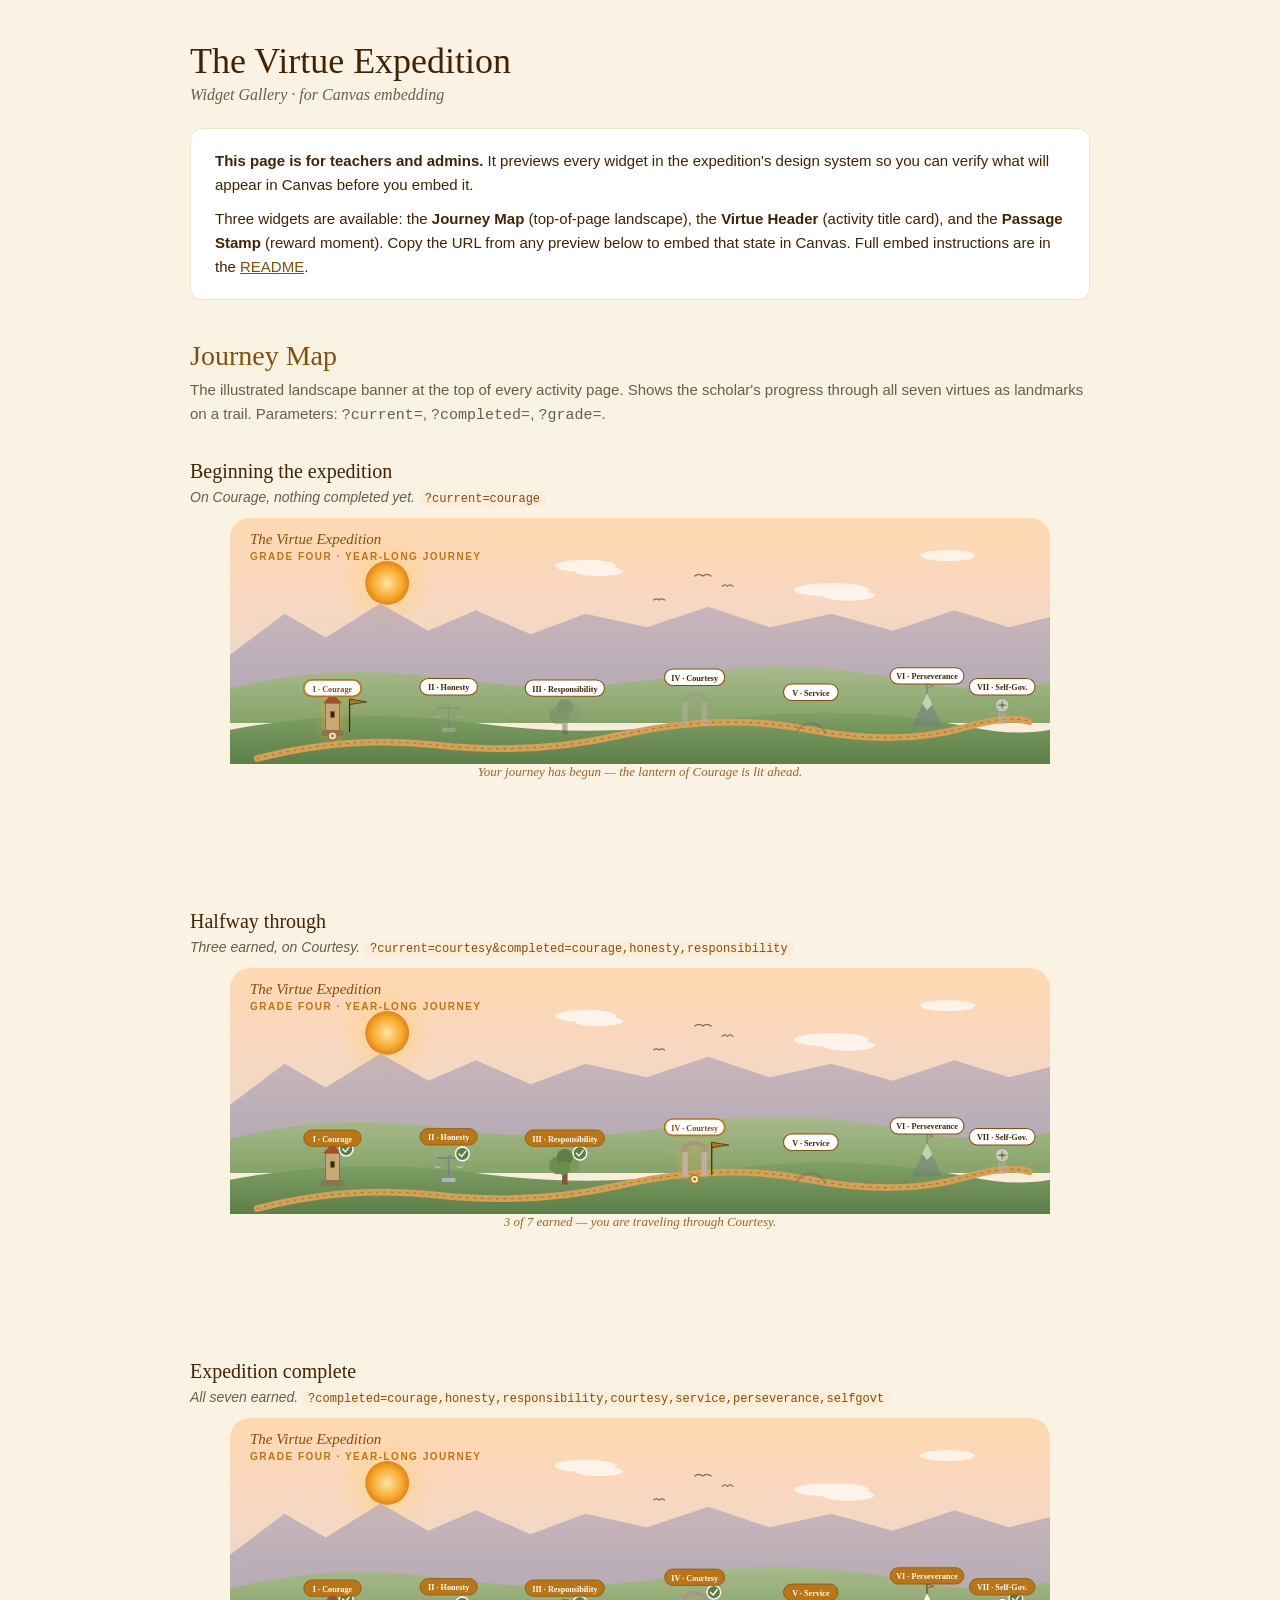
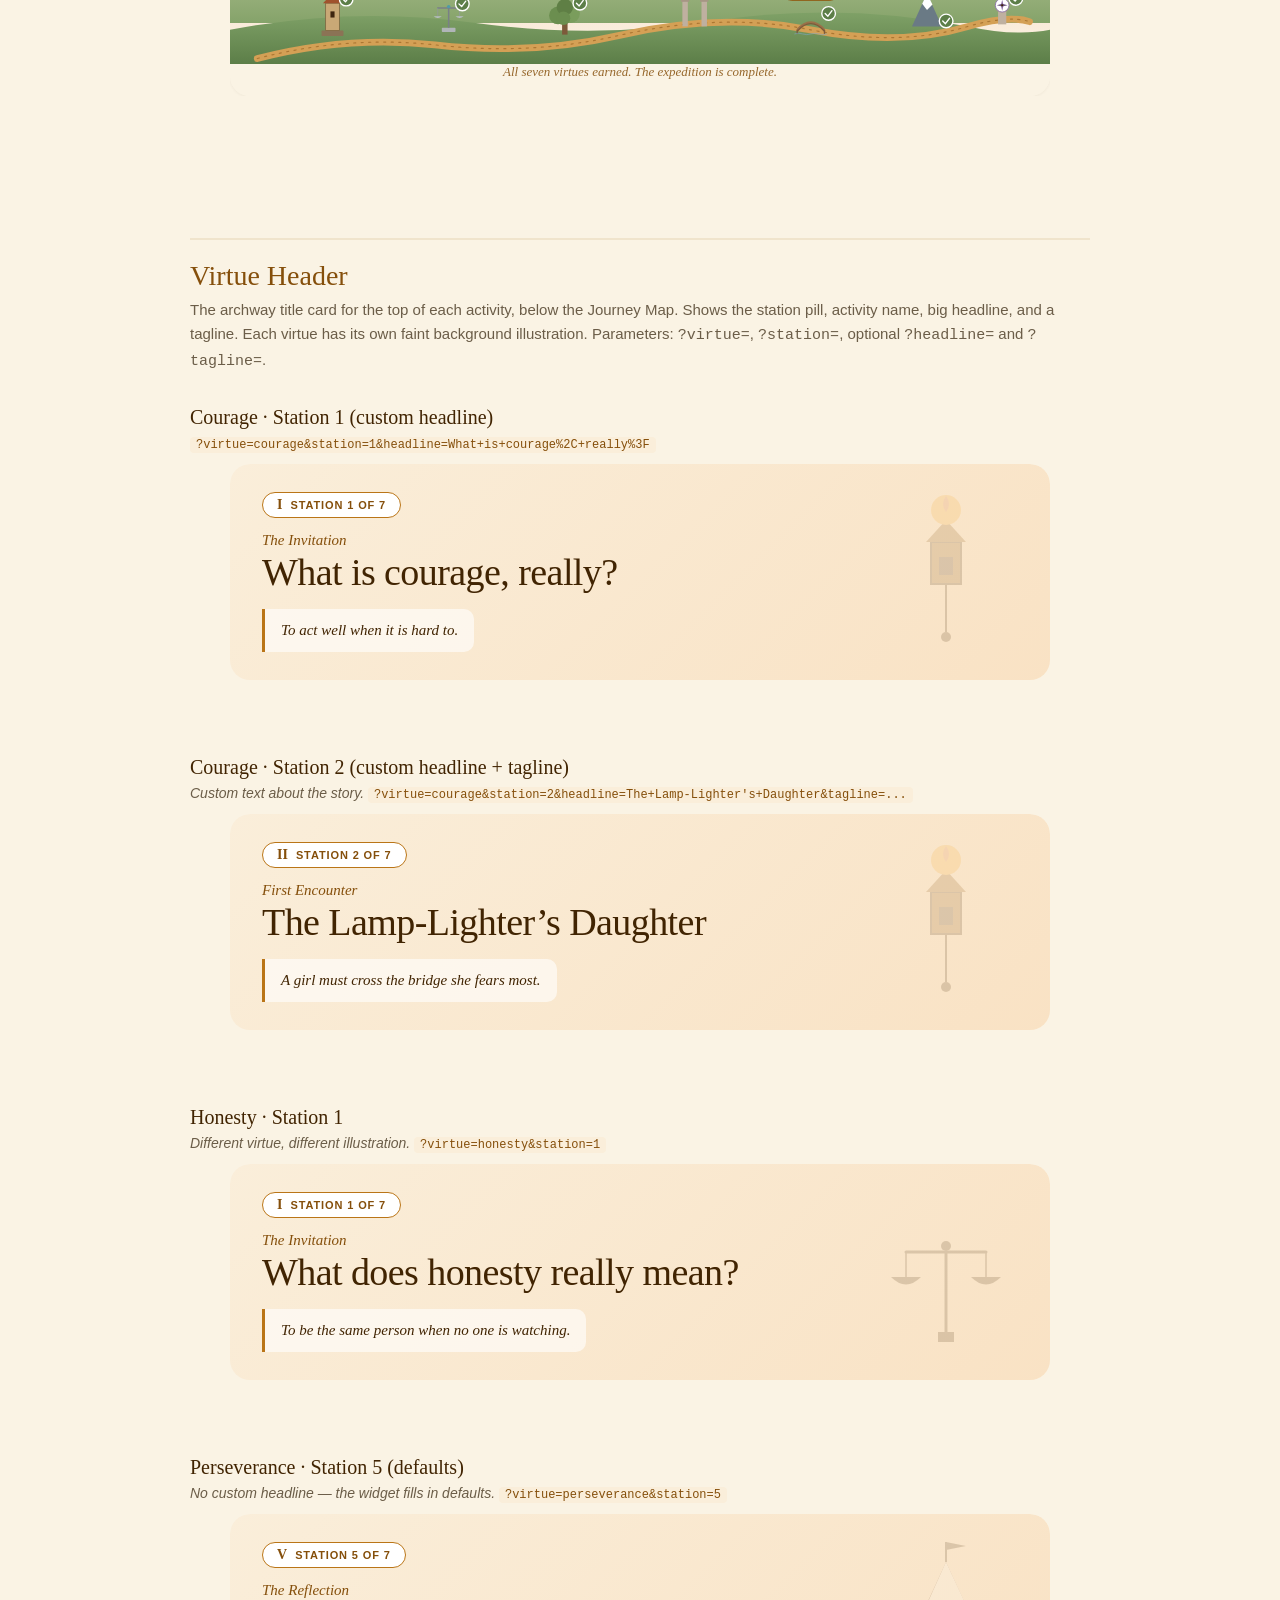
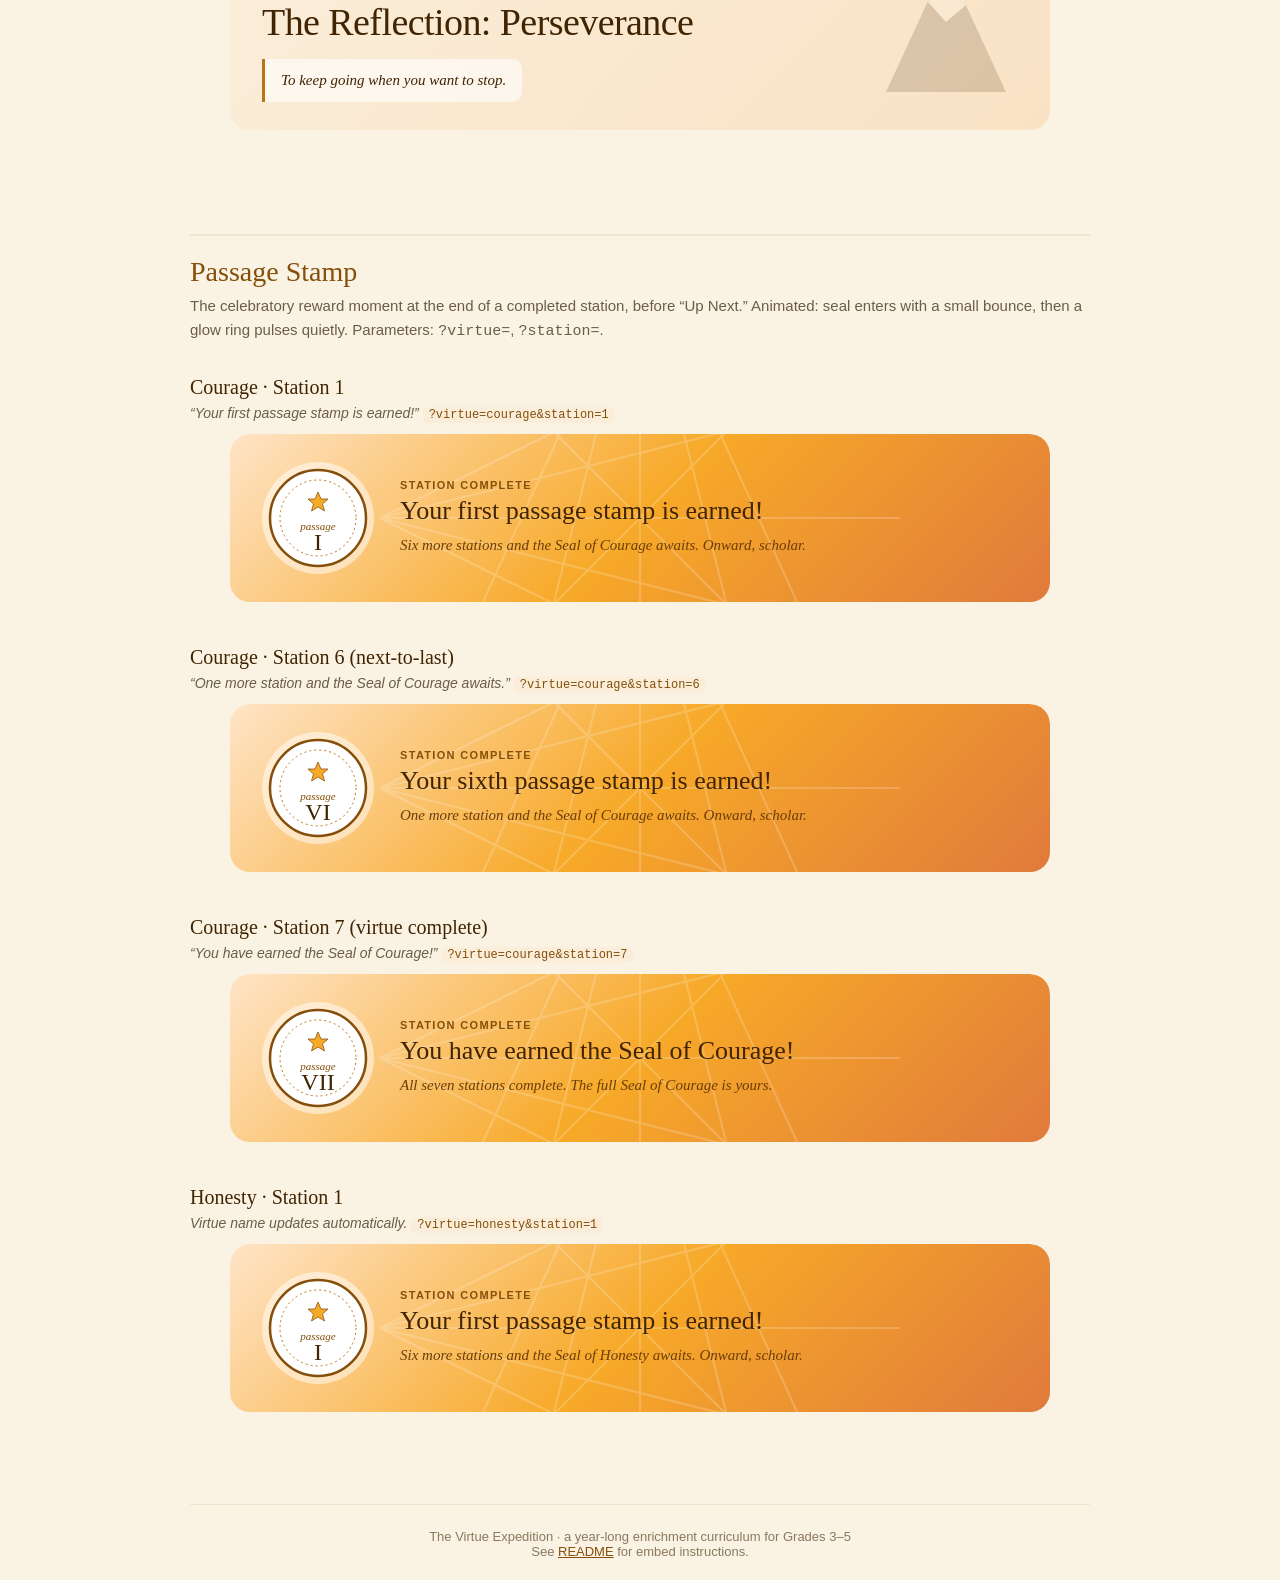
==== index.html @ a6ecda1d "Add files via upload" ====
<!DOCTYPE html>
<html lang="en">
<head>
  <meta charset="UTF-8">
  <meta name="viewport" content="width=device-width, initial-scale=1.0">
  <title>The Virtue Expedition — Widget Gallery</title>
  <link rel="stylesheet" href="shared/tokens.css">
  <style>
    body {
      margin: 0;
      padding: 40px 20px;
      background: var(--cream-light);
      font-family: var(--font-sans);
      color: var(--text-dark);
    }
    .container { max-width: 900px; margin: 0 auto; }
    h1 {
      font-family: var(--font-serif);
      font-size: 36px;
      font-weight: 500;
      margin: 0 0 4px;
    }
    .subtitle {
      font-family: var(--font-serif);
      font-style: italic;
      color: var(--text-mid);
      margin: 0 0 8px;
    }
    .intro {
      background: #FFFFFF;
      border: 1px solid var(--cream-line);
      border-radius: 12px;
      padding: 20px 24px;
      margin: 24px 0 32px;
      font-size: 15px;
      line-height: 1.6;
    }
    .intro code, .state-desc code {
      background: var(--cream-mid);
      padding: 1px 6px;
      border-radius: 4px;
      font-family: Menlo, Consolas, monospace;
      font-size: 13px;
      color: var(--amber-dark);
    }
    h2 {
      font-family: var(--font-serif);
      font-size: 28px;
      font-weight: 500;
      margin: 60px 0 6px;
      color: var(--amber-dark);
      padding-top: 20px;
      border-top: 2px solid var(--cream-line);
    }
    h2:first-of-type { border-top: 0; padding-top: 0; margin-top: 40px; }
    .widget-intro {
      font-size: 15px;
      color: var(--text-mid);
      margin: 0 0 24px;
      line-height: 1.6;
    }
    h3 {
      font-family: var(--font-serif);
      font-size: 20px;
      font-weight: 500;
      margin: 32px 0 6px;
      color: var(--text-dark);
    }
    .state-desc {
      font-size: 14px;
      color: var(--text-mid);
      margin: 0 0 12px;
      font-style: italic;
    }
    .state-desc code {
      font-style: normal;
      font-size: 12px;
    }
    iframe {
      display: block;
      width: 100%;
      max-width: 820px;
      border: 0;
      margin: 0 auto;
      border-radius: 20px;
    }
    iframe.map { height: 360px; }
    iframe.stamp { height: 180px; }
    iframe.header { height: 260px; }

    footer {
      margin-top: 80px;
      padding-top: 24px;
      border-top: 1px solid var(--cream-line);
      text-align: center;
      font-size: 13px;
      color: var(--text-faint);
    }
  </style>
</head>
<body>
  <div class="container">

    <h1>The Virtue Expedition</h1>
    <p class="subtitle">Widget Gallery &middot; for Canvas embedding</p>

    <div class="intro">
      <p style="margin: 0 0 10px;"><strong>This page is for teachers and admins.</strong> It previews every widget in the expedition's design system so you can verify what will appear in Canvas before you embed it.</p>
      <p style="margin: 0;">Three widgets are available: the <strong>Journey Map</strong> (top-of-page landscape), the <strong>Virtue Header</strong> (activity title card), and the <strong>Passage Stamp</strong> (reward moment). Copy the URL from any preview below to embed that state in Canvas. Full embed instructions are in the <a href="README.md" style="color: var(--amber-dark);">README</a>.</p>
    </div>

    <!-- ==================== JOURNEY MAP ==================== -->
    <h2>Journey Map</h2>
    <p class="widget-intro">
      The illustrated landscape banner at the top of every activity page. Shows the scholar's progress through all seven virtues as landmarks on a trail. Parameters: <code>?current=</code>, <code>?completed=</code>, <code>?grade=</code>.
    </p>

    <h3>Beginning the expedition</h3>
    <p class="state-desc">On Courage, nothing completed yet. <code>?current=courage</code></p>
    <iframe class="map" src="journey-map/?current=courage" title="Journey Map - Start"></iframe>

    <h3>Halfway through</h3>
    <p class="state-desc">Three earned, on Courtesy. <code>?current=courtesy&amp;completed=courage,honesty,responsibility</code></p>
    <iframe class="map" src="journey-map/?current=courtesy&completed=courage,honesty,responsibility" title="Journey Map - Halfway"></iframe>

    <h3>Expedition complete</h3>
    <p class="state-desc">All seven earned. <code>?completed=courage,honesty,responsibility,courtesy,service,perseverance,selfgovt</code></p>
    <iframe class="map" src="journey-map/?current=selfgovt&completed=courage,honesty,responsibility,courtesy,service,perseverance,selfgovt" title="Journey Map - Complete"></iframe>

    <!-- ==================== VIRTUE HEADER ==================== -->
    <h2>Virtue Header</h2>
    <p class="widget-intro">
      The archway title card for the top of each activity, below the Journey Map. Shows the station pill, activity name, big headline, and a tagline. Each virtue has its own faint background illustration. Parameters: <code>?virtue=</code>, <code>?station=</code>, optional <code>?headline=</code> and <code>?tagline=</code>.
    </p>

    <h3>Courage &middot; Station 1 (custom headline)</h3>
    <p class="state-desc"><code>?virtue=courage&amp;station=1&amp;headline=What+is+courage%2C+really%3F</code></p>
    <iframe class="header" src="virtue-header/?virtue=courage&station=1&headline=What%20is%20courage%2C%20really%3F" title="Virtue Header - Courage Invitation"></iframe>

    <h3>Courage &middot; Station 2 (custom headline + tagline)</h3>
    <p class="state-desc">Custom text about the story. <code>?virtue=courage&amp;station=2&amp;headline=The+Lamp-Lighter's+Daughter&amp;tagline=...</code></p>
    <iframe class="header" src="virtue-header/?virtue=courage&station=2&headline=The%20Lamp-Lighter%E2%80%99s%20Daughter&tagline=A%20girl%20must%20cross%20the%20bridge%20she%20fears%20most." title="Virtue Header - Courage First Encounter"></iframe>

    <h3>Honesty &middot; Station 1</h3>
    <p class="state-desc">Different virtue, different illustration. <code>?virtue=honesty&amp;station=1</code></p>
    <iframe class="header" src="virtue-header/?virtue=honesty&station=1&headline=What%20does%20honesty%20really%20mean%3F" title="Virtue Header - Honesty"></iframe>

    <h3>Perseverance &middot; Station 5 (defaults)</h3>
    <p class="state-desc">No custom headline — the widget fills in defaults. <code>?virtue=perseverance&amp;station=5</code></p>
    <iframe class="header" src="virtue-header/?virtue=perseverance&station=5" title="Virtue Header - Perseverance default"></iframe>

    <!-- ==================== PASSAGE STAMP ==================== -->
    <h2>Passage Stamp</h2>
    <p class="widget-intro">
      The celebratory reward moment at the end of a completed station, before &ldquo;Up Next.&rdquo; Animated: seal enters with a small bounce, then a glow ring pulses quietly. Parameters: <code>?virtue=</code>, <code>?station=</code>.
    </p>

    <h3>Courage &middot; Station 1</h3>
    <p class="state-desc">&ldquo;Your first passage stamp is earned!&rdquo; <code>?virtue=courage&amp;station=1</code></p>
    <iframe class="stamp" src="passage-stamp/?virtue=courage&station=1" title="Passage Stamp - Courage 1"></iframe>

    <h3>Courage &middot; Station 6 (next-to-last)</h3>
    <p class="state-desc">&ldquo;One more station and the Seal of Courage awaits.&rdquo; <code>?virtue=courage&amp;station=6</code></p>
    <iframe class="stamp" src="passage-stamp/?virtue=courage&station=6" title="Passage Stamp - Courage 6"></iframe>

    <h3>Courage &middot; Station 7 (virtue complete)</h3>
    <p class="state-desc">&ldquo;You have earned the Seal of Courage!&rdquo; <code>?virtue=courage&amp;station=7</code></p>
    <iframe class="stamp" src="passage-stamp/?virtue=courage&station=7" title="Passage Stamp - Courage 7"></iframe>

    <h3>Honesty &middot; Station 1</h3>
    <p class="state-desc">Virtue name updates automatically. <code>?virtue=honesty&amp;station=1</code></p>
    <iframe class="stamp" src="passage-stamp/?virtue=honesty&station=1" title="Passage Stamp - Honesty 1"></iframe>

    <footer>
      The Virtue Expedition &middot; a year-long enrichment curriculum for Grades 3&ndash;5<br/>
      See <a href="README.md" style="color: var(--amber-dark);">README</a> for embed instructions.
    </footer>

  </div>
</body>
</html>
---- shared/tokens.css ----
/* =======================================================
   The Virtue Expedition — Shared Design System
   Used by all widgets in the expedition.
   ======================================================= */

:root {
  /* Amber core palette (Grade 4) */
  --amber-primary: #BA7517;
  --amber-dark: #854F0B;
  --amber-deep: #6B3D08;
  --text-dark: #412402;
  --text-mid: #6B5D48;
  --text-faint: #8A7860;
  --cream-light: #FAF3E4;
  --cream-mid: #FAEEDA;
  --cream-deep: #F9E2C4;
  --cream-line: #F0E4CC;
  --cream-bg: #FFF7E4;

  /* Landscape colors */
  --sky-top: #FFD9B0;
  --sky-mid: #F9D7C0;
  --sky-base: #E6D8CB;
  --sun-core: #F7A928;
  --sun-glow: #FCD38A;
  --mountain-far: #A29AB8;
  --mountain-near: #8C85A3;
  --hill-mid-top: #A8BA8A;
  --hill-mid-base: #85A36A;
  --hill-near-top: #7FA167;
  --hill-near-base: #5C7E48;
  --path-gold: #D4A055;
  --path-shadow: #8A5718;

  /* Virtue accent colors (used for landmarks and highlights) */
  --virtue-courage: #E07A3C;       /* orange-red, lantern flame */
  --virtue-honesty: #4F9BA8;       /* clear teal, scale/mirror */
  --virtue-responsibility: #6B8E4F;/* oak green */
  --virtue-courtesy: #A69684;      /* warm stone */
  --virtue-service: #9B7049;       /* bridge wood */
  --virtue-perseverance: #6A7A85;  /* mountain slate */
  --virtue-selfgovt: #8A6FA8;      /* compass violet */

  /* Typography */
  --font-serif: Georgia, 'Times New Roman', serif;
  --font-sans: -apple-system, BlinkMacSystemFont, 'Segoe UI', Helvetica, Arial, sans-serif;
}
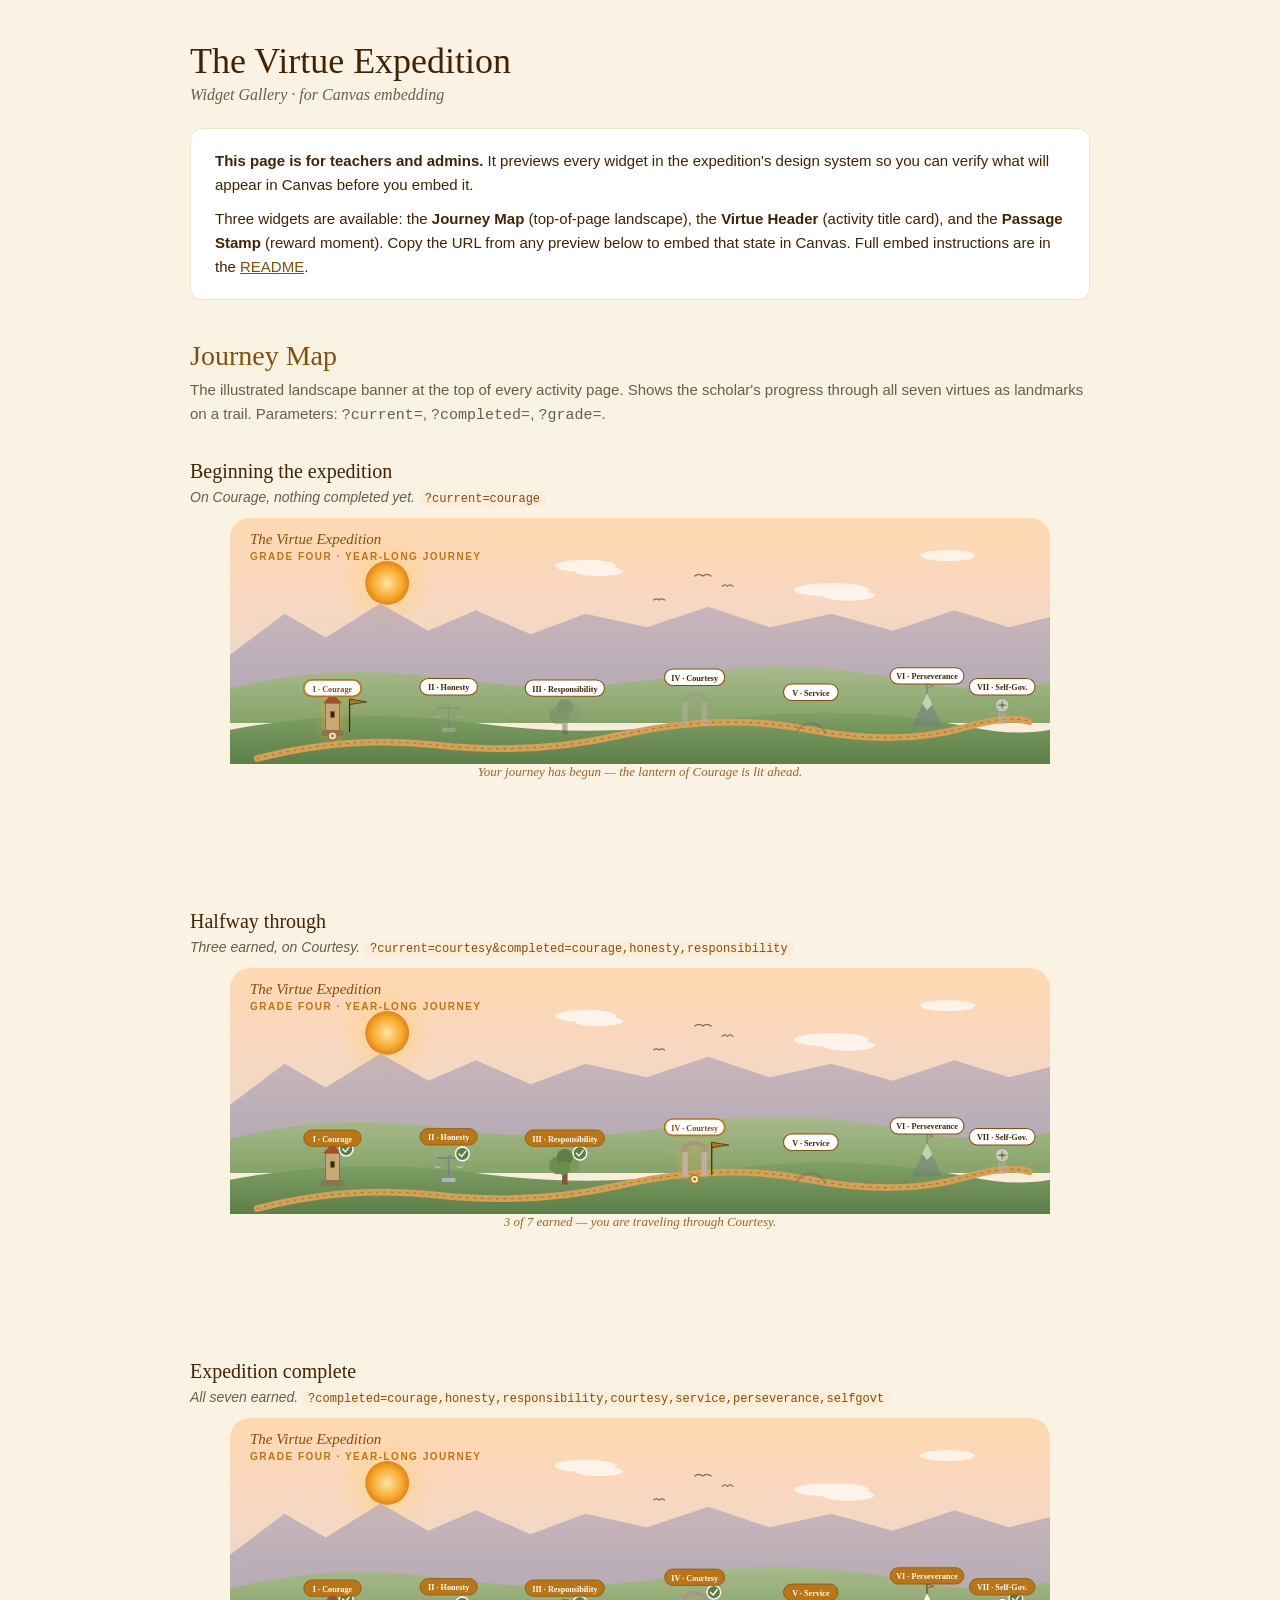
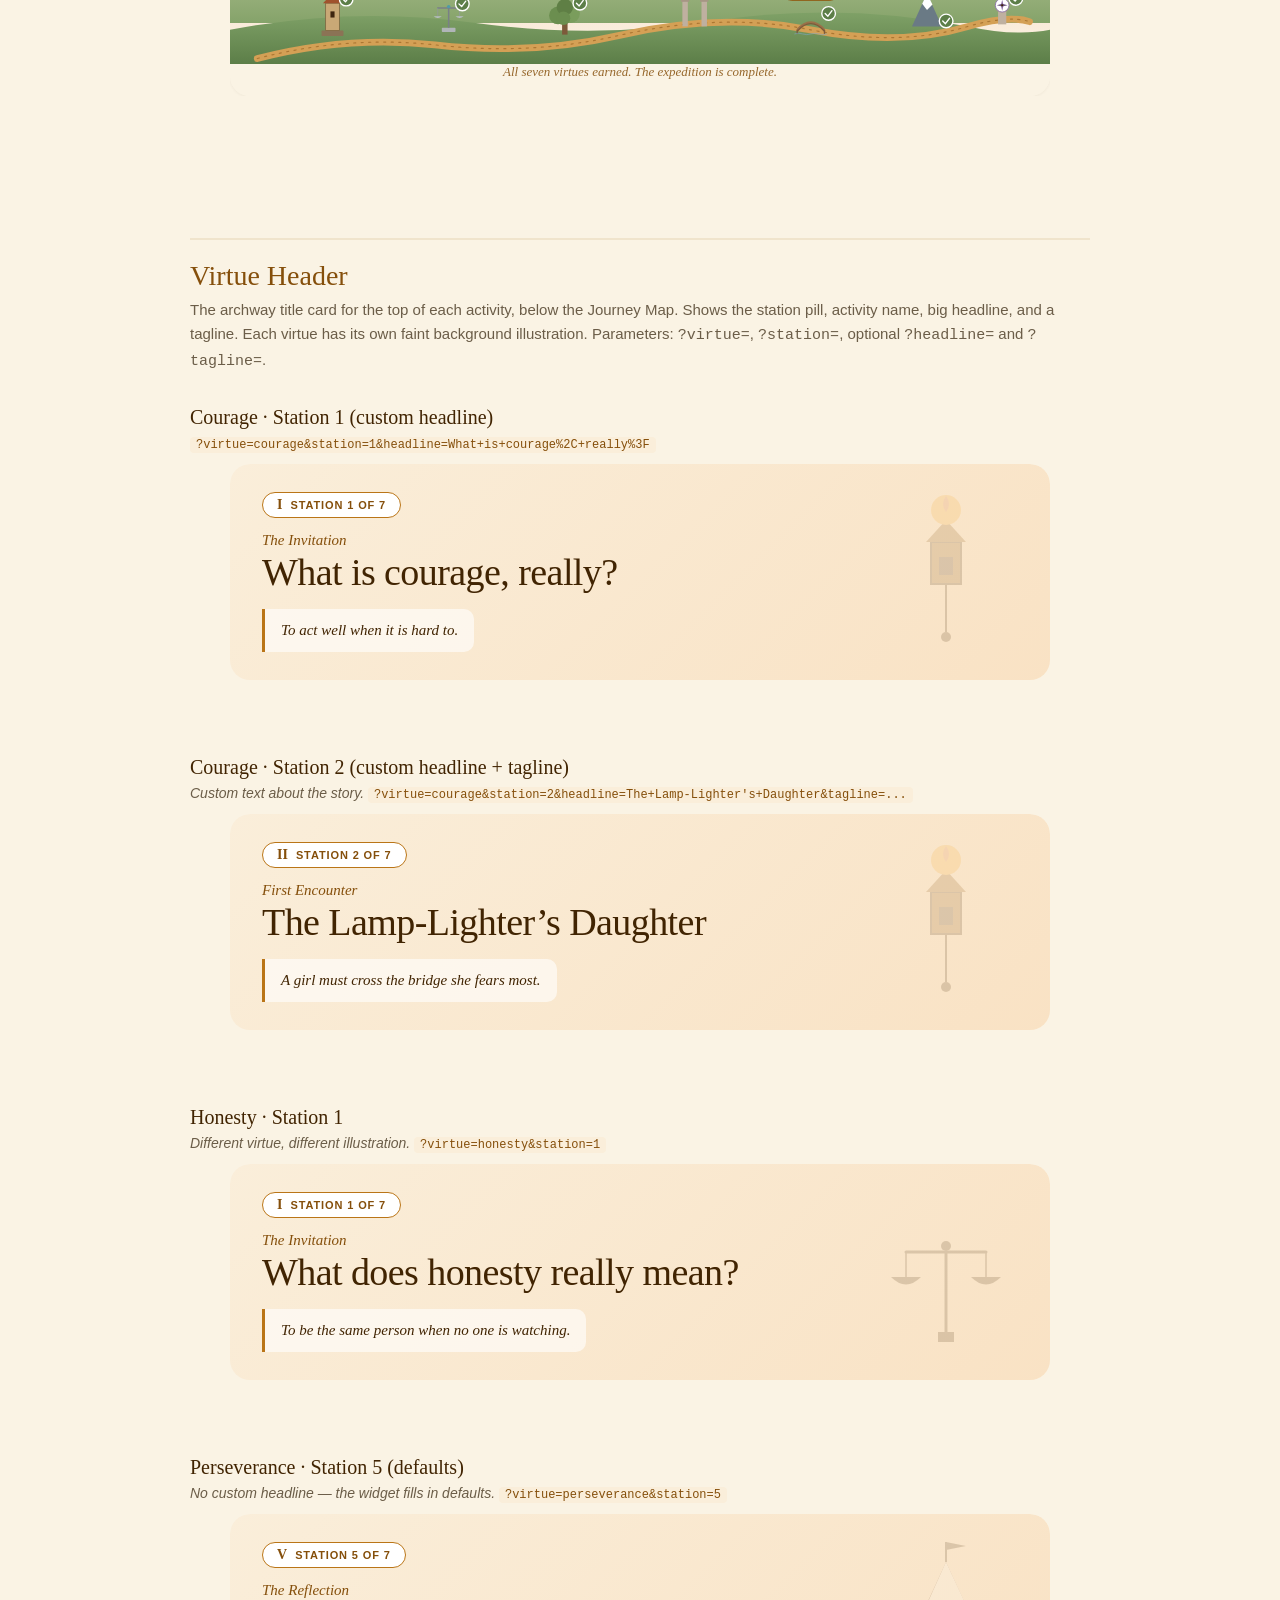
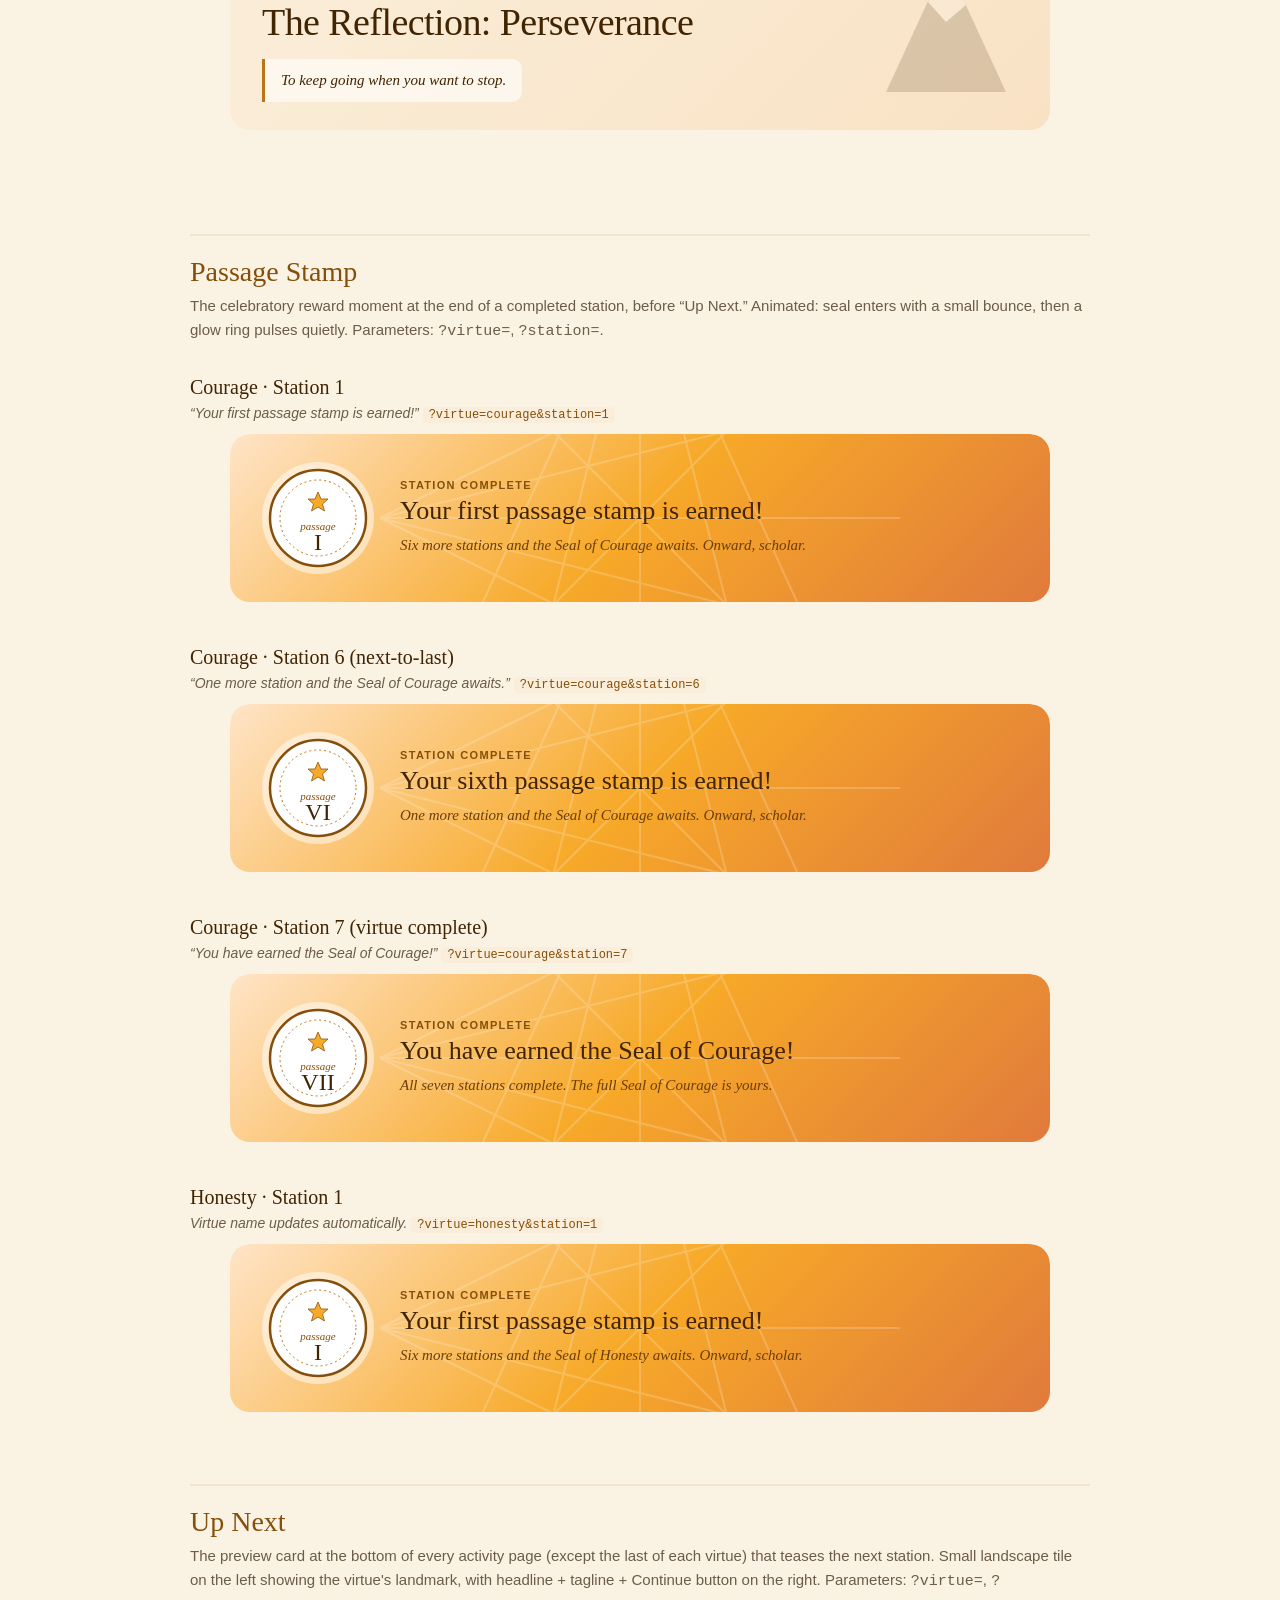
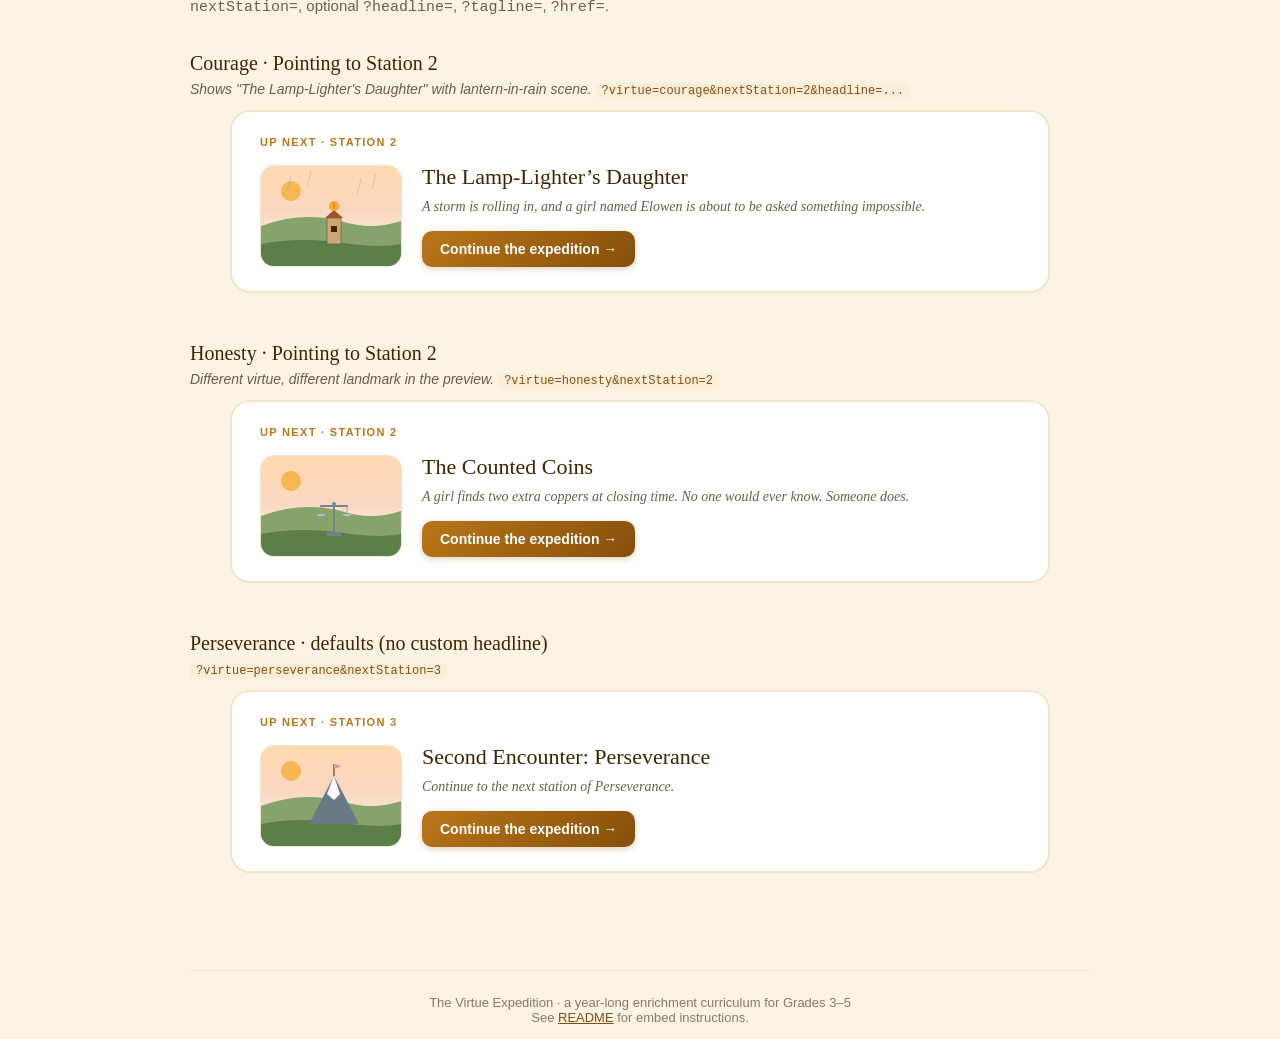
==== commit 92d30540: "Add files via upload" ====
--- a/index.html
+++ b/index.html
@@ -87,6 +87,7 @@
     iframe.map { height: 360px; }
     iframe.stamp { height: 180px; }
     iframe.header { height: 260px; }
+    iframe.upnext { height: 200px; }
 
     footer {
       margin-top: 80px;
@@ -171,6 +172,24 @@
     <p class="state-desc">Virtue name updates automatically. <code>?virtue=honesty&amp;station=1</code></p>
     <iframe class="stamp" src="passage-stamp/?virtue=honesty&station=1" title="Passage Stamp - Honesty 1"></iframe>
 
+    <!-- ==================== UP NEXT ==================== -->
+    <h2>Up Next</h2>
+    <p class="widget-intro">
+      The preview card at the bottom of every activity page (except the last of each virtue) that teases the next station. Small landscape tile on the left showing the virtue's landmark, with headline + tagline + Continue button on the right. Parameters: <code>?virtue=</code>, <code>?nextStation=</code>, optional <code>?headline=</code>, <code>?tagline=</code>, <code>?href=</code>.
+    </p>
+
+    <h3>Courage &middot; Pointing to Station 2</h3>
+    <p class="state-desc">Shows "The Lamp-Lighter's Daughter" with lantern-in-rain scene. <code>?virtue=courage&amp;nextStation=2&amp;headline=...</code></p>
+    <iframe class="upnext" src="up-next/?virtue=courage&nextStation=2&headline=The%20Lamp-Lighter%E2%80%99s%20Daughter&tagline=A%20storm%20is%20rolling%20in%2C%20and%20a%20girl%20named%20Elowen%20is%20about%20to%20be%20asked%20something%20impossible." title="Up Next - Courage 2"></iframe>
+
+    <h3>Honesty &middot; Pointing to Station 2</h3>
+    <p class="state-desc">Different virtue, different landmark in the preview. <code>?virtue=honesty&amp;nextStation=2</code></p>
+    <iframe class="upnext" src="up-next/?virtue=honesty&nextStation=2&headline=The%20Counted%20Coins&tagline=A%20girl%20finds%20two%20extra%20coppers%20at%20closing%20time.%20No%20one%20would%20ever%20know.%20Someone%20does." title="Up Next - Honesty 2"></iframe>
+
+    <h3>Perseverance &middot; defaults (no custom headline)</h3>
+    <p class="state-desc"><code>?virtue=perseverance&amp;nextStation=3</code></p>
+    <iframe class="upnext" src="up-next/?virtue=perseverance&nextStation=3" title="Up Next - Perseverance default"></iframe>
+
     <footer>
       The Virtue Expedition &middot; a year-long enrichment curriculum for Grades 3&ndash;5<br/>
       See <a href="README.md" style="color: var(--amber-dark);">README</a> for embed instructions.
